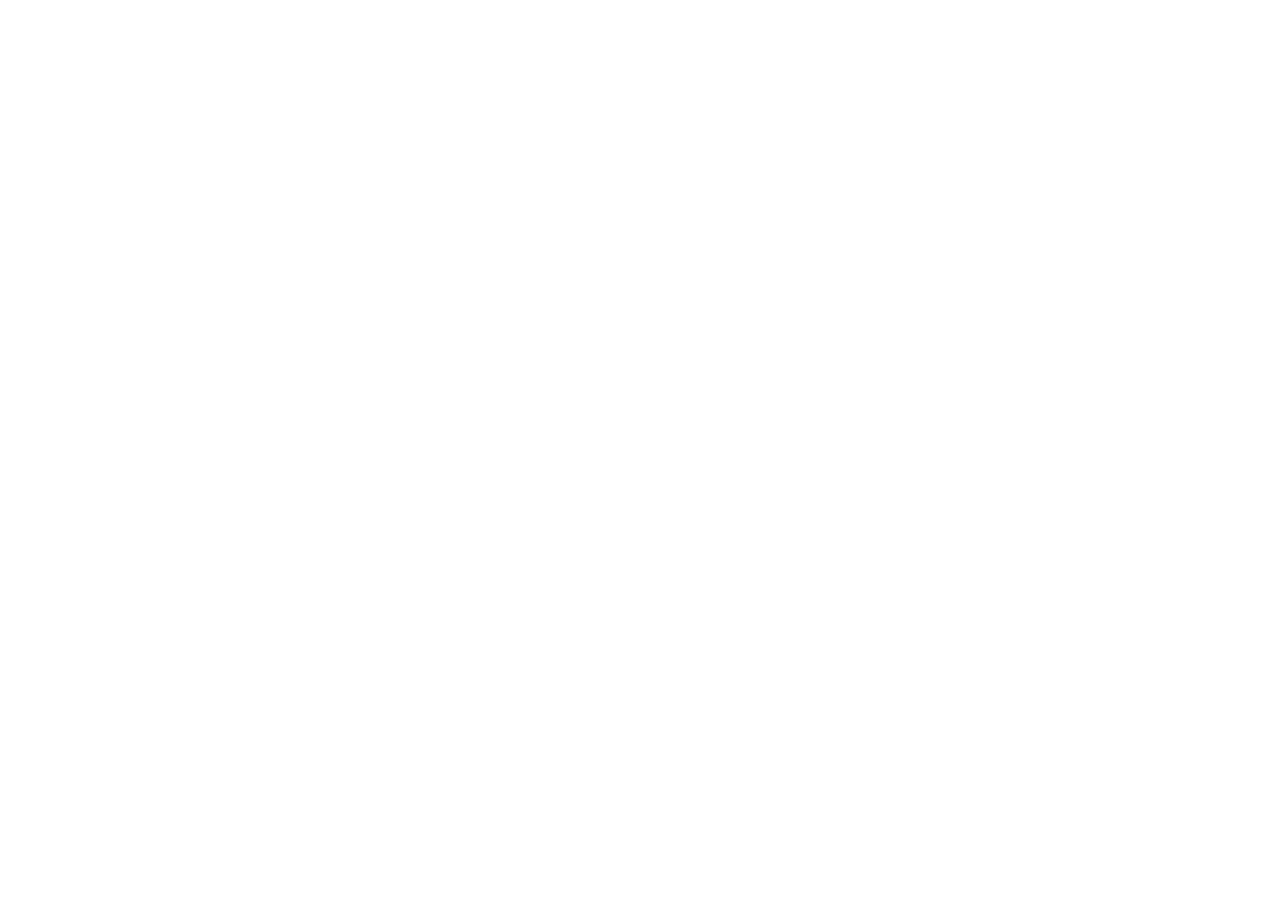
==== about.html @ 85f9180b "adding css file and images" ====
<!DOCTYPE html>
<html lang="en">
<head>
    <meta charset="UTF-8">
    <meta name="viewport" content="width=device-width, initial-scale=1.0">
    <title>Document</title>
</head>
<body>
    
</body>
</html>
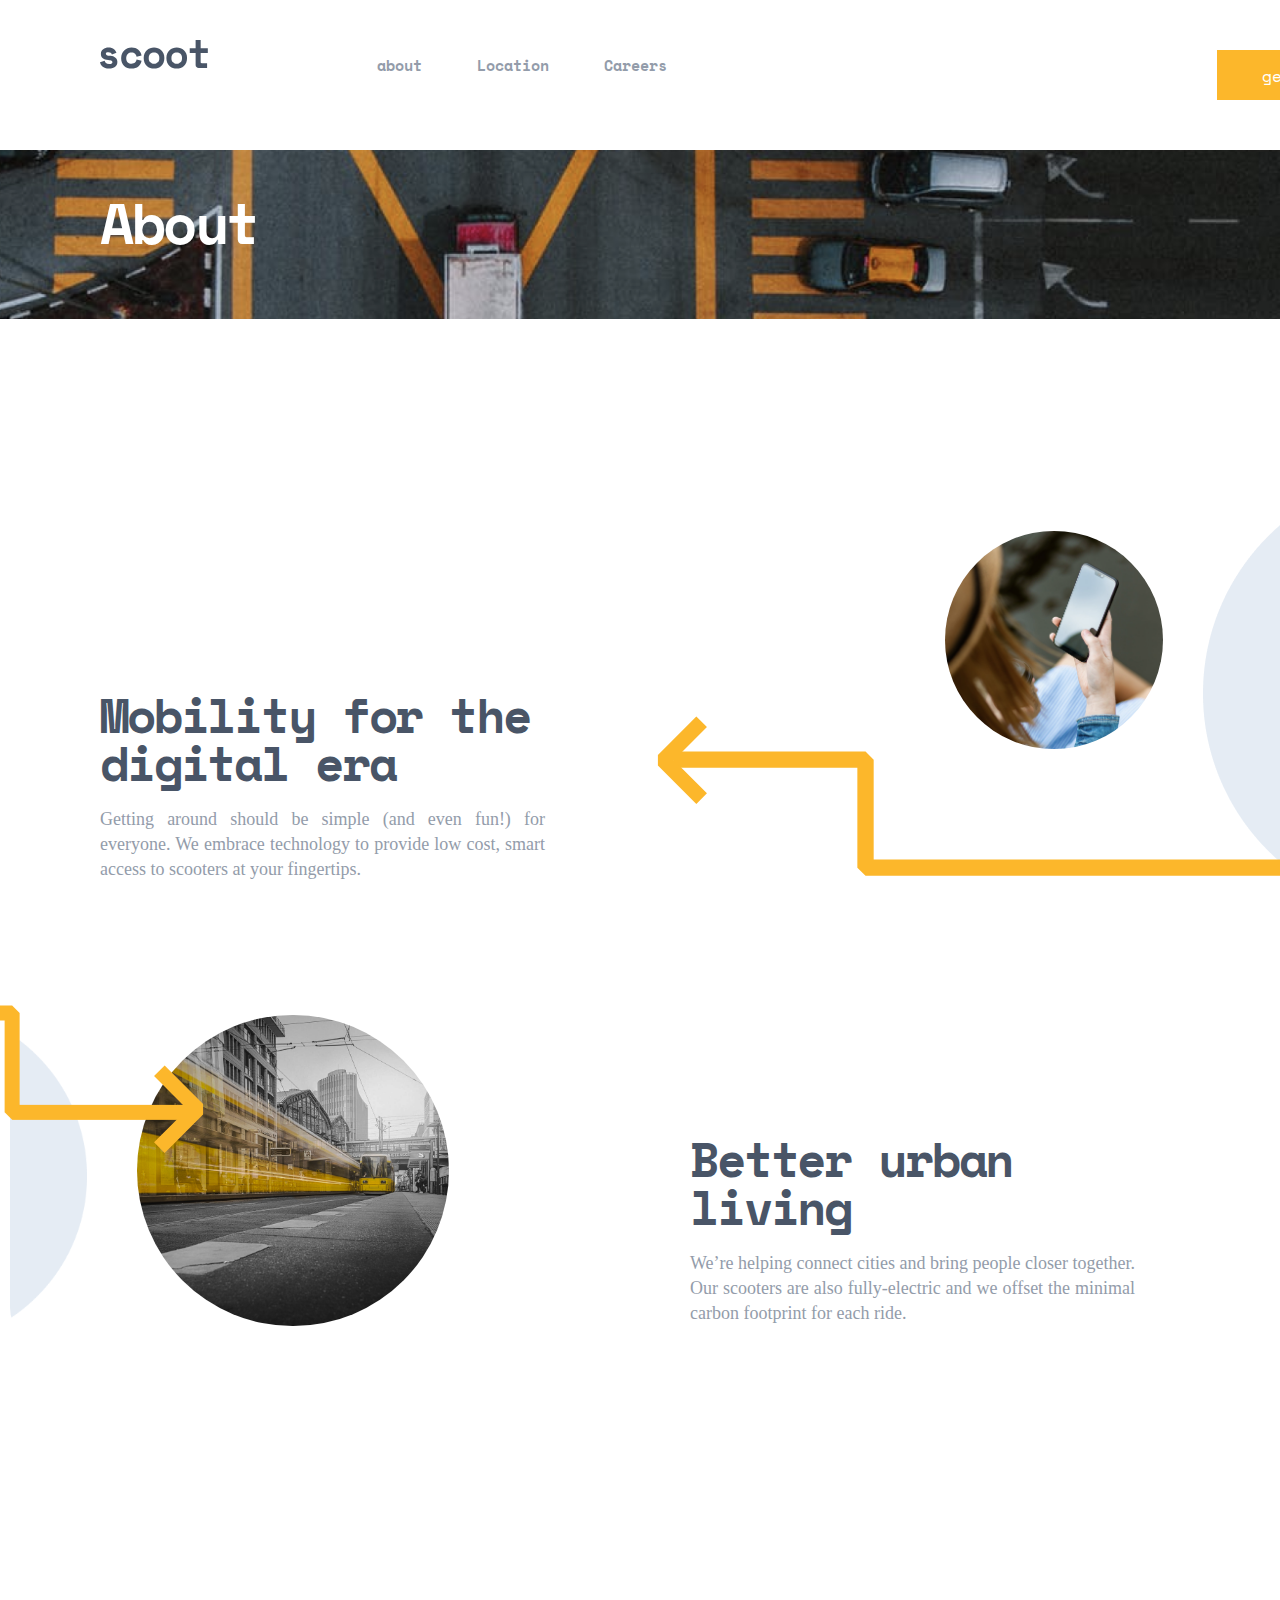
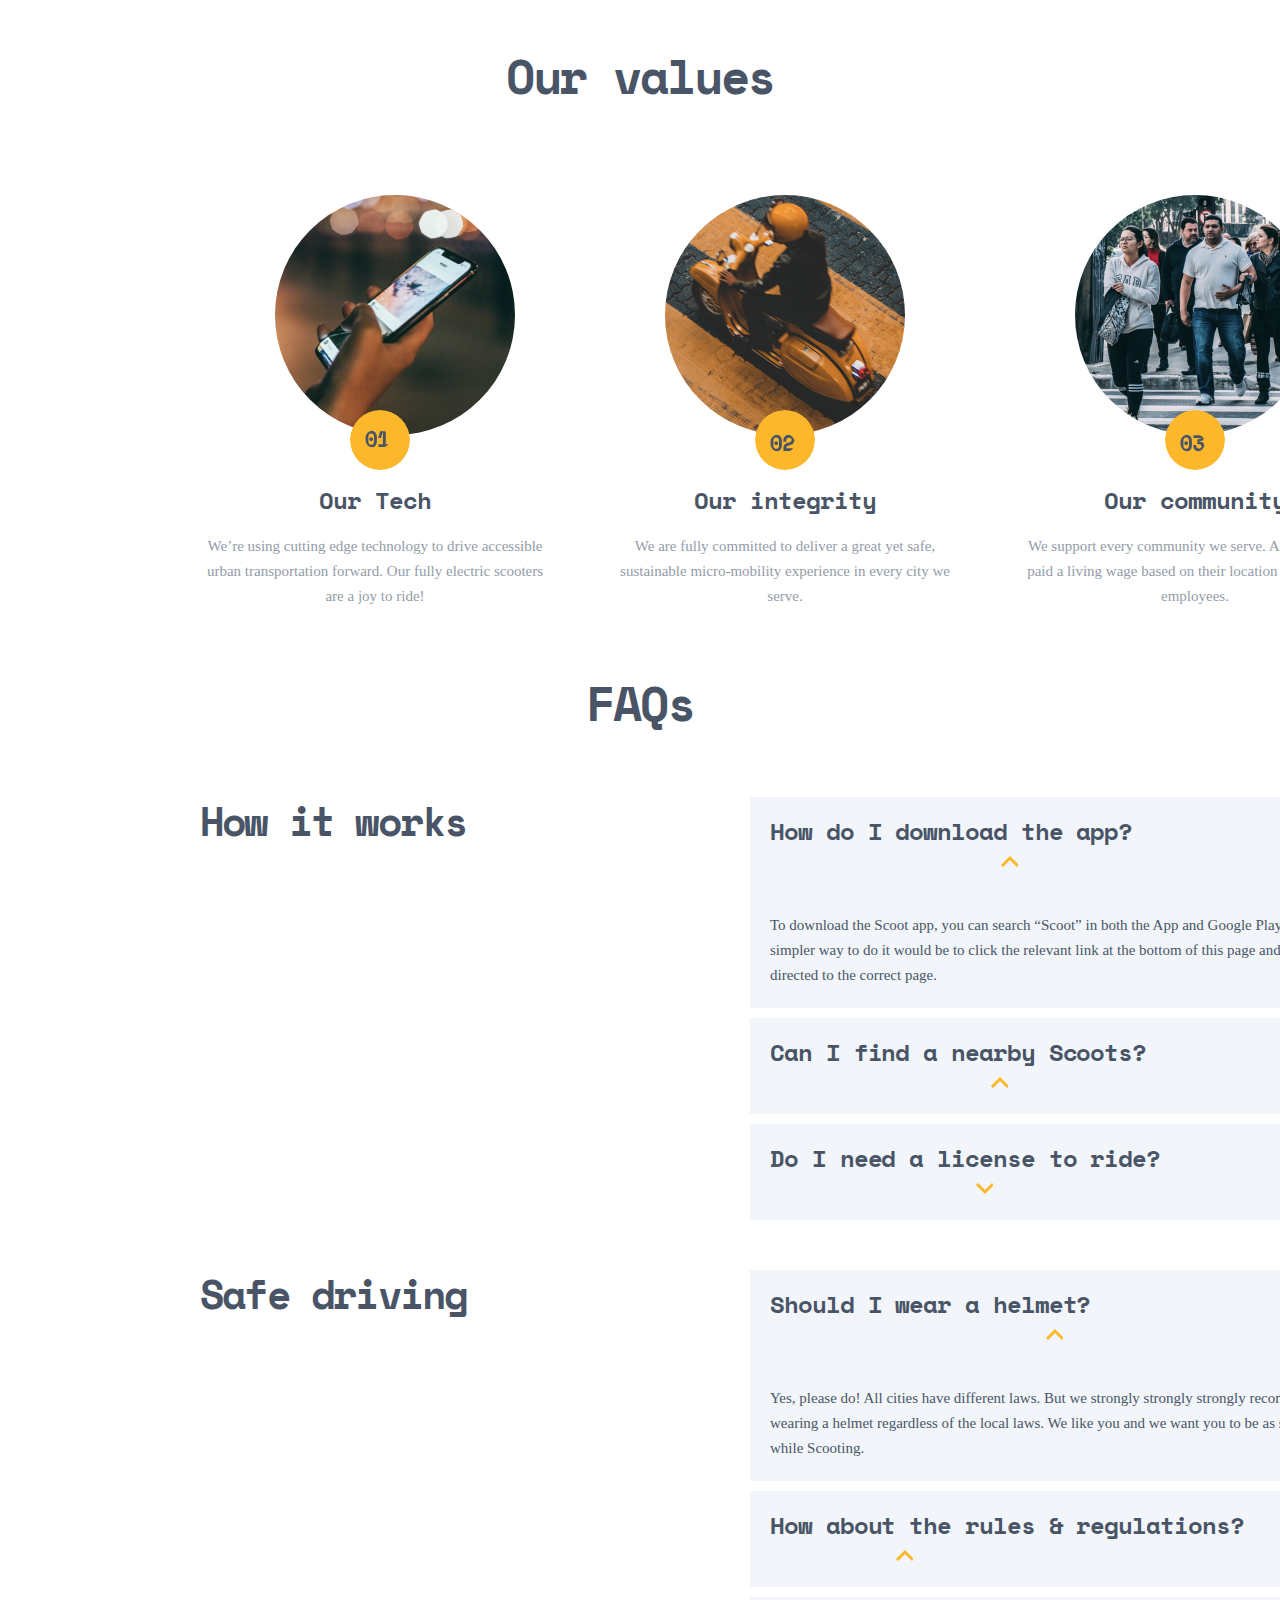
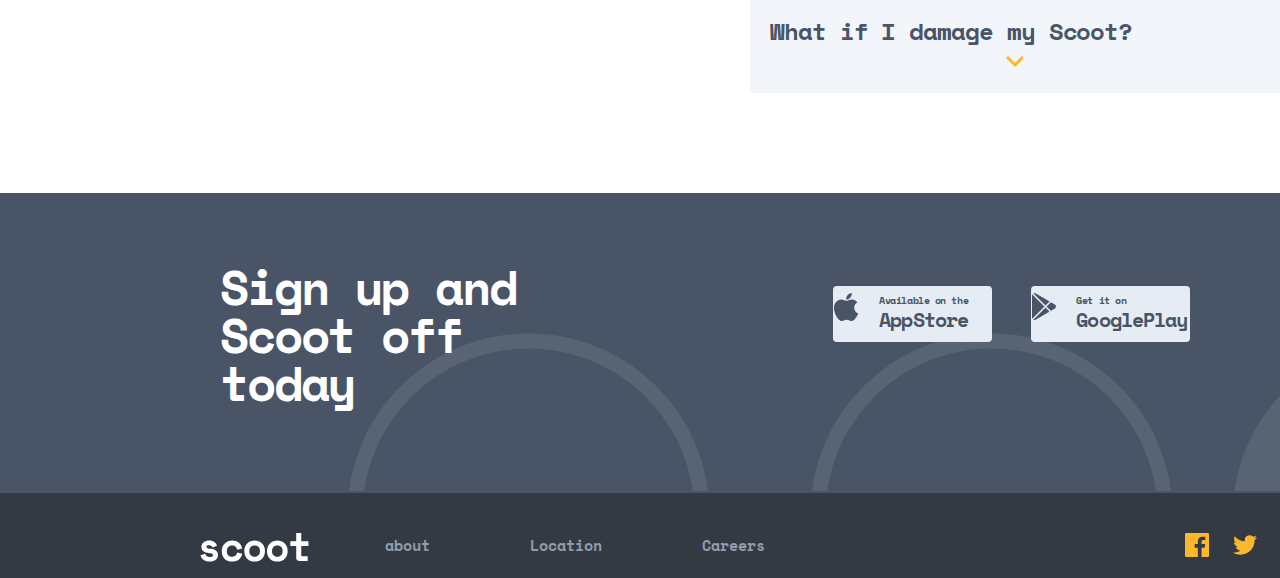
==== commit ad6c20ac: "infobranch" ====
--- a/about.html
+++ b/about.html
@@ -1,11 +1,248 @@
 <!DOCTYPE html>
 <html lang="en">
 <head>
-    <meta charset="UTF-8">
-    <meta name="viewport" content="width=device-width, initial-scale=1.0">
-    <title>Document</title>
+    <link rel="preconnect" href="https://fonts.googleapis.com">
+
+    <link rel="preconnect" href="https://fonts.gstatic.com" crossorigin>
+
+    <link href="https://fonts.googleapis.com/css2?family=Space+Mono:ital,wght@0,400;0,700;1,400&display=swap" rel="stylesheet">
+
+    <link href="./css/about.css" rel="stylesheet" />
+    <title>about</title>
 </head>
+
 <body>
     
+    <header>
+
+        <nav id="nav-bar">
+            <div id="wrapper">
+                <div id="logo">
+                    <img src="./images/scoot.svg" />
+                 </div>
+            </div>
+
+            <ul id="menu">
+                <li><a href="#">about</a></li>
+                <li><a href="#">Location</a></li>
+                <li><a href="#">Careers</a></li>
+            </ul>
+
+            <a id="get-scootin-cta" href="#">get scootin</a>
+
+        </nav>    
+
+        <div id="bitman">
+            <div id="bitman-img">
+                <img src="./images/Bitmap.png" />
+                <h1>about</h1>
+            </div>
+
+        </div>
+    </header>
+
+        <main>
+
+            <div id="layer-banner">
+                <div class="layer-banner-left">
+                    <h2>Mobility for the <br> digital era</h2>
+                    <p>Getting around should be simple (and even fun!) for everyone. We embrace technology to provide low cost, smart access to scooters at your fingertips.
+                    </p>
+                </div>
+                <div class="layer-banner-right">
+                    <img class="fone" src="./images/phone Bitmap.png" />
+                    <img class="empty" src="./images/phone Mask.png" />
+                    <img class="arrow" src="./images/Path 4.svg" />
+                    <img class="cover" src="./images/arrow cap Group 13.svg"/>
+                </div>
+            </div>
+
+        </main>
+        
+
+        <main>
+
+            <div id="layer-banner-second">
+
+                <div class="layer-banner-second-left">
+
+                    <img class="empty" src="./images/Mask 222.png" />
+
+                    <img class="fone" src="./images/Bitmap2.png " />
+
+                    <img class="arrow" src="./images/second arrow Path 4.png" />
+
+                    <img class="cover" src="./images/second cover Path 3.svg "/>
+                </div>
+
+                <div class="layer-banner-second-left">
+                    <h2>Better urban <br> living </h2>
+                    <p>We’re helping connect cities and bring people closer together. Our scooters are also fully-electric and we offset the minimal carbon footprint for each ride.
+                    </p>
+                </div>
+                 
+            </div>
+
+        </main>
+
+        <Main >
+            <section id="Our-values" >
+                <Div id="values">
+                    <h1>Our values</h1>
+                </Div>
+
+                <div id="our-values-line">
+                    <div class="tech">
+                        <img src="./images/fone 222 Bitmap.png " />
+                        <img class="back-number" src="./images/Oval Copy 6.svg" />
+                        <img class="number" src="./images/01.svg" />
+                        <h2>Our Tech</h2>
+                        <p>We’re using cutting edge technology to drive accessible urban transportation forward. Our fully electric scooters are a joy to ride!</p>
+                    </div>
+                    <div class="integrity">
+                        <img src="./images/bikeman Bitmap.png" />
+                        <img class="back-number" src="./images/Oval Copy 6.svg" />
+                        <img class="number" src="./images/02.svg" />
+                        <h2>Our integrity</h2>
+                        <p>We are fully committed to deliver a great yet safe, sustainable micro-mobility experience in every city we serve.</p>
+                    </div>
+                    <div class="community">
+                        <img src="./images/community Bitmap.png" />
+                        <img class="back-number" src="./images/Oval Copy 6.svg" />
+                        <img class="number" src="./images/03.svg" />
+                        <h2>Our community</h2>
+                        <p>We support every community we serve. All workers are paid a living wage based on their location and are Scoot employees.</p>
+                    </div>
+                </div>
+            </section>         
+        </Main>
+
+        <main>
+            <section id="faqs">
+                <div id="faqs-section">
+                    <h1>FAQs</h1>
+                </div>
+
+                <div id="faqs-section-page">
+                    <div class="works">
+                        <h1>How it works</h1>
+                    </div>
+
+                    <div class="download">
+                        <h2>How do I download the app?<img src="./images/Path 3.svg"/></h2> 
+                        <p>To download the Scoot app, you can search “Scoot” in both the App and Google Play stores. An even simpler way to do it would be to click the relevant link at the bottom of this page and you’ll be re-directed to the correct page.</p>
+
+                        <div class="on">
+                        <h2 class="img">Can I find a nearby Scoots?<img src="./images/Path 3.svg"/></h2>
+                        </div>
+
+                        <div class="off">
+                        <h2 class="age">Do I need a license to ride?<img src="./images/Path 3 down.svg"/></h2>
+                        </div>
+                    </div>
+                    
+                </div>
+
+                <div id="faqs-section-page">
+                    <div class="driving">
+                        <h1>Safe driving</h1>
+                    </div>
+
+                    <div class="helmet">
+                        <h2>Should I wear a helmet?<img src="./images/Path 3.svg"/></h2> 
+                        <p>Yes, please do! All cities have different laws. But we strongly strongly strongly recommend always wearing a helmet regardless of the local laws. We like you and we want you to be as safe as possible while Scooting.</p>
+
+                        <h2 class="shade">How about the rules & regulations?<img src="./images/Path 3.svg"/></h2>
+
+                        <h2 class="shape">What if I damage my Scoot?<img src="./images/Path 3 down.svg"/></h2>
+
+
+                    </div>
+                </div> 
+        </section>
+        </main>
+
+        <footer >
+            <section id="foot">
+                <div id="foot-page">
+                    <h1>Sign up and Scoot off today</h1>
+                </div>
+
+                <div id="logo">
+                    <div class="one">
+                        
+                        <div class="logo-one"> 
+                            <img class="store" src="./images/Rectangle appstore.svg" />
+                           
+                        </div>
+
+                        <div class="logo-two"> <img 
+                            src="./images/Combined Shape.png"/>
+                        </div>
+
+                        <div class="appstore">
+                            <p>Available on the</p>
+                            <h1>AppStore</h1>
+                        </div>
+
+
+                        <div class="logo-one"> 
+                            <img class="store" src="./images/Rectangle appstore.svg" />
+                           
+                        </div>
+
+                        <div class="logo-two"> <img 
+                            src="./images/Shape.png "/>
+                        </div>
+
+                        <div class="appstore">
+                            <p>Get it on</p>
+                            <h1>GooglePlay</h1>
+                        </div>
+
+                        <div class="ring">
+                            <img class="ring-one" src="./images/footer 1 Mask Copy 3.png" />
+
+                            <img class="ring-two" src="./images/footer 2 Mask Copy 2.png " />
+
+                            <img class="ring-three" src="./images/footer 3 Mask.png" />
+
+                        </div>
+
+                    </div>
+                </div>
+
+            </div>
+        </div>     
+
+        </section>
+
+        <section>
+            
+            <nav id="nav-bar-footer">
+                <div id="wrapa">
+                    <div id="logo-foot">
+                        <img src="./images/logoscoot2.svg" />
+                     </div>
+                </div>
+    
+                <ul id="menu-two">
+                    <li><a href="#">about</a></li>
+                    <li><a href="#">Location</a></li>
+                    <li><a href="#">Careers</a></li>
+                </ul>
+
+                <div id="group">
+                    <img src="./images/facebook Group 25.svg" />
+                </div>
+    
+            </nav> 
+        </section>
+
+        </footer>
+
+    
+
 </body>
-</html>+</html>
+
--- a/css/about.css
+++ b/css/about.css
@@ -0,0 +1,808 @@
+*{
+    box-sizing: border-box;
+    margin:0px;
+}
+ 
+html body{
+    font-family: 'Space Mono';
+    height:100%;
+    width:100%;
+    overflow-x: hidden;
+}
+
+#nav-bar{
+    display:flex;
+}
+
+#wrapper{
+    display: flex;
+    gap:5px;
+    margin-top: 40px;
+    margin-left: 100px;
+}
+
+#logo{
+    width: 45px;
+    height: 45px;
+}
+
+#menu{
+    display:flex;
+    list-style: none;
+    gap:55px;
+    margin-left: 192px;
+    margin-top: 53px;
+    font-family: Space Mono;
+    font-size: 15px;
+    font-style: normal;
+    font-weight: 700;
+    line-height: 25px;
+}
+ 
+#menu li a{
+    text-decoration: none;
+    color: #939CAA;
+   /* margin-left: 100px; */
+    margin-top: 53px;
+    font-family: Space Mono;
+    font-size: 15px;
+    font-style: normal;
+    font-weight: 700;
+    line-height: 25px;
+}
+
+header nav #get-scootin-cta{
+    padding: 14px 45px;
+    text-decoration: none;
+    color: #FFFFFF;
+    background-color: #FCB72B;
+    /* width: 180px; */
+    height: 50px;
+    flex-shrink: 0;
+    margin-left: 550px;
+    margin-top: 50px;
+}
+
+
+#bitman{
+    right:500px;
+    bottom: 180px;
+    margin-top: 50px;
+
+}
+
+#bitman #bitman-img{
+    height:381px;
+} 
+
+ #bitman #bitman-img img{
+    width: 100%;
+  
+}
+
+#bitman #bitman-img h1{
+    line-height: 60px;
+    margin-left: 100px;
+    margin-top: -130px;
+    text-transform: capitalize;
+    color: #FFF;
+    font-family: Space Mono;
+    font-size: 56px;
+    font-style: normal;
+    font-weight: 700;
+    line-height: 56px;
+    letter-spacing: -2.5px;
+}
+
+
+
+
+/* first started here..... */
+
+main #layer-banner{
+    display: grid;
+    grid-template-columns:  1fr 1fr; 
+    gap: 400px;
+
+ }
+ 
+ main #layer-banner .layer-banner-left{
+     margin-left: 100px;
+     margin-top: 160px;
+     position: relative;
+ }
+
+ main #layer-banner .layer-banner-left h2{
+    color: #495567;
+    font-family: Space Mono;
+    font-size: 48px;
+    font-style: normal;
+    font-weight: 700;
+    line-height: 48px;
+    letter-spacing: -2.143px;
+    display: flex;
+    width: 445px;
+    flex-direction: column;
+    flex-shrink: 0;
+    padding-bottom: 20px;
+}
+
+main #layer-banner .layer-banner-left p{
+    height:84px;
+    font-size: 18px;
+    line-height: 25px;
+    text-align: justify;
+    margin-bottom: 20px;
+    display: flex;
+    width: 445px;
+    flex-direction: column;
+    flex-shrink: 0;
+    width: 445px;
+    flex-shrink: 0;
+    color: #939CAA;
+    font-family: Lexend Deca;  
+}
+
+main .layer-banner-right .fone{
+    border-radius: 200px;
+    width: 65%;
+    margin-bottom: 450px; 
+    position: relative;
+}
+
+main .layer-banner-right .empty{
+    border-radius: 200px;
+    margin-top: -100px;
+    position: absolute;
+    padding: 40px;
+}
+
+main .layer-banner-right .arrow{
+    margin-top: 220px;
+    position: absolute; 
+    margin-left: -490px;
+    width: 800px;
+    
+}
+
+main .layer-banner-right .cover{
+    margin-top: 185px;
+    position: absolute; 
+    margin-left: -506px;
+
+}
+
+/* first ends here..... */
+
+
+
+
+/* second started here..... */
+
+main #layer-banner-second{
+    display: grid;
+    grid-template-columns:  1fr 1fr; 
+    gap: 100px; 
+
+ }
+ 
+ main #layer-banner-second .layer-banner-second-left{
+    margin-top: 0px;
+    position: relative;
+    bottom: 220px;
+    width: 150%;
+    
+}
+
+main .layer-banner-second-left .fone{
+    border-radius: 250px;
+    width: 42%;
+    padding: 30px;
+}
+
+main .layer-banner-second-left .empty{
+    border-radius: 250px;
+    width: 11%;
+    position: relative;
+    padding: 10px;
+}
+
+main .layer-banner-second-left .arrow{
+    margin-top: 20px;
+    position: absolute; 
+    margin-left: -640px;
+    
+}
+
+main .layer-banner-second-left .cover{
+    margin-top: 80px;
+    position: absolute; 
+    margin-left: -325px;
+
+}
+
+main #layer-banner-second .layer-banner-second-left h2{
+   color: #495567;
+   font-family: Space Mono;
+   font-size: 48px;
+   font-style: normal;
+   font-weight: 700;
+   line-height: 48px;
+   letter-spacing: -2.143px;
+   display: flex;
+   width: 445px;
+   flex-direction: column;
+   flex-shrink: 0;
+   padding-bottom: 20px;
+   margin-top: 150px;
+  
+
+}
+
+main #layer-banner-second .layer-banner-second-left p{
+   height:84px;
+   font-size: 18px;
+   line-height: 25px;
+   text-align: justify;
+   margin-bottom: 20px;
+   display: flex;
+   width: 445px;
+   flex-direction: column;
+   flex-shrink: 0;
+   display: flex;
+   width: 445px;
+   flex-shrink: 0;
+   color: #939CAA;
+   font-family: Lexend Deca;
+     
+}
+
+/* second ends here..... */
+
+
+
+/* Our values starts here..... */
+
+#Our-values #values{
+    position: relative;
+    
+}
+
+#Our-values #values h1{       
+    color: #495567;
+    text-align: center;
+    font-family: Space Mono;
+    font-size: 48px;
+    font-style: normal;
+    font-weight: 700;
+    line-height: 48px;
+    letter-spacing: -2.143px;
+    padding: 70px;
+}
+
+main #Our-values #our-values-line{
+    display: flex;
+    margin-inline: 200px;
+    gap:60px
+}
+
+main #Our-values #our-values-line .tech img{
+    border-radius: 200px;
+    padding: 25px;
+    margin-left: 50px;
+   
+}
+
+main #Our-values #our-values-line .tech .back-number{
+    margin-top: 215px;
+    width: 110px;
+    position: absolute;
+    margin-left: -215px;
+   
+}
+
+
+main #Our-values #our-values-line .tech .number{
+    margin-top: 235px;
+    width: 75px;
+    position: absolute;
+    margin-left: -200px;
+   
+}
+
+main #Our-values #our-values-line .tech h2{
+    color: #495567;
+    text-align: center;
+    font-family: Space Mono;
+    font-size: 24px;
+    font-style: normal;
+    font-weight: 700;
+    line-height: 28px; 
+    letter-spacing: -1.071px;
+    width: 350px;
+    padding: 20px;
+    }
+
+    main #Our-values #our-values-line .tech p{
+    color: #939CAA;
+    text-align: center;
+    font-family: Lexend Deca;
+    font-size: 15px;
+    font-style: normal;
+    font-weight: 400;
+    line-height: 25px; 
+    width: 350px;
+
+    }
+
+    main #Our-values #our-values-line .integrity img{
+        border-radius: 200px;
+        padding: 25px;
+        margin-left: 30px;
+       
+    }
+    
+    main #Our-values #our-values-line .integrity .back-number{
+        margin-top: 215px;
+        width: 110px;
+        position: absolute;
+        margin-left: -200px;
+       
+    }
+    
+    
+    main #Our-values #our-values-line .integrity .number{
+        margin-top: 239px;
+        width: 75px;
+        position: absolute;
+        margin-left: -185px;
+       
+    }
+    
+    main #Our-values #our-values-line .integrity h2{
+        color: #495567;
+        text-align: center;
+        font-family: Space Mono;
+        font-size: 24px;
+        font-style: normal;
+        font-weight: 700;
+        line-height: 28px; 
+        letter-spacing: -1.071px;
+        width: 350px;
+        padding: 20px;
+    }
+    
+    main #Our-values #our-values-line .integrity p{
+        color: #939CAA;
+        text-align: center;
+        font-family: Lexend Deca;
+        font-size: 15px;
+        font-style: normal;
+        font-weight: 400;
+        line-height: 25px; 
+        width: 350px;
+    
+    }
+
+    main #Our-values #our-values-line .community img{
+        border-radius: 200px;
+        padding: 25px;
+        margin-left: 30px;
+       
+    }
+    
+    main #Our-values #our-values-line .community .back-number{
+        margin-top: 215px;
+        width: 110px;
+        position: absolute;
+        margin-left: -200px;
+       
+    }
+    
+    main #Our-values #our-values-line .community .number{
+        margin-top: 239px;
+        width: 75px;
+        position: absolute;
+        margin-left: -185px;
+       
+    }
+    
+    main #Our-values #our-values-line .community h2{
+        color: #495567;
+        text-align: center;
+        font-family: Space Mono;
+        font-size: 24px;
+        font-style: normal;
+        font-weight: 700;
+        line-height: 28px; 
+        letter-spacing: -1.071px;
+        width: 350px;
+        padding: 20px;
+    }
+    
+    main #Our-values #our-values-line .community p{
+        color: #939CAA;
+        text-align: center;
+        font-family: Lexend Deca;
+        font-size: 15px;
+        font-style: normal;
+        font-weight: 400;
+        line-height: 25px; 
+        width: 350px;
+    
+    }
+
+/* Our values ends here..... */
+
+
+/* FAQS starts here..... */
+
+#faqs  #faqs-section{
+    position: relative;
+    
+}
+
+#faqs  #faqs-section h1{       
+    color: #495567;
+    text-align: center;
+    font-family: Space Mono;
+    font-size: 48px;
+    font-style: normal;
+    font-weight: 700;
+    line-height: 48px;
+    letter-spacing: -2.143px;
+    padding: 70px;
+}
+
+ main #faqs #faqs-section-page{
+    display: flex;
+    margin-inline: 200px;
+    gap:200px
+} 
+
+main #faqs #faqs-section-page .works h1{       
+    color: #495567;
+    width: 350px;
+    text-align: center;
+    font-family: Space Mono;
+    font-size: 40px;
+    font-style: normal;
+    font-weight: 700;
+    line-height: 48px;
+    letter-spacing: -1.786px;
+    display: flex;
+    
+}
+
+main #faqs  #faqs-section-page .download h2{
+    color: #495567;
+    font-family: Space Mono;
+    font-size: 24px;
+    font-style: normal;
+    font-weight: 700;
+    line-height: 28px; 
+    letter-spacing: -1.071px;
+    background-color: #F2F5F9;
+    flex-shrink: 0;
+    padding: 20px;
+    
+  
+}
+
+#faqs  #faqs-section-page  .download img{
+    margin-left: 230px;
+
+}
+
+#faqs  #faqs-section-page  .download p{
+    background-color: #F2F5F9;
+    color: #495567;
+    font-family: Lexend Deca;
+    font-size: 15px;
+    font-style: normal;
+    font-weight: 400;
+    line-height: 25px; 
+    width: 650px;
+    padding: 20px;
+}
+
+#faqs  #faqs-section-page  .download .img{
+    background-color: #F2F5F9;
+    width: 650px;
+    padding: 20px;
+    color: #495567;
+    font-family: Space Mono;
+    font-size: 24px;
+    font-style: normal;
+    font-weight: 700;
+    line-height: 28px; 
+    letter-spacing: -1.071px;
+    margin-top: 10px;
+}
+
+
+#faqs  #faqs-section-page  .download .img img{
+    margin-left: 220px;
+
+}
+
+#faqs  #faqs-section-page  .download .age{
+    background-color: #F2F5F9;
+    width: 650px;
+    padding: 20px;
+    color: #495567;
+    font-family: Space Mono;
+    font-size: 24px;
+    font-style: normal;
+    font-weight: 700;
+    line-height: 28px; 
+    letter-spacing: -1.071px;
+    margin-top: 10px;
+}
+
+#faqs  #faqs-section-page  .download .age img{
+    margin-left: 205px;
+
+}
+
+main #faqs #faqs-section-page .driving h1{       
+    color: #495567;
+    width: 350px;
+    text-align: center;
+    font-family: Space Mono;
+    font-size: 40px;
+    font-style: normal;
+    font-weight: 700;
+    line-height: 48px;
+    letter-spacing: -1.786px;
+    display: flex;
+    margin-top: 50px;
+    
+}
+
+main #faqs  #faqs-section-page .helmet h2{
+    color: #495567;
+    font-family: Space Mono;
+    font-size: 24px;
+    font-style: normal;
+    font-weight: 700;
+    line-height: 28px; 
+    letter-spacing: -1.071px;
+    background-color: #F2F5F9;
+    flex-shrink: 0;
+    padding: 20px;
+    margin-top: 50px;
+    width: 650px;
+    
+  
+}
+
+#faqs  #faqs-section-page  .helmet img{
+    margin-left: 275px;
+
+}
+
+#faqs  #faqs-section-page  .helmet p{
+    background-color: #F2F5F9;
+    color: #495567;
+    font-family: Lexend Deca;
+    font-size: 15px;
+    font-style: normal;
+    font-weight: 400;
+    line-height: 25px; 
+    width: 650px;
+    padding: 20px;
+}
+
+#faqs  #faqs-section-page  .helmet .shade{
+    background-color: #F2F5F9;
+    width: 650px;
+    padding: 20px;
+    color: #495567;
+    font-family: Space Mono;
+    font-size: 24px;
+    font-style: normal;
+    font-weight: 700;
+    line-height: 28px; 
+    letter-spacing: -1.071px;
+    margin-top: 10px;
+}
+
+#faqs  #faqs-section-page  .helmet .shade img{
+    margin-left: 125px;
+
+}
+
+#faqs  #faqs-section-page  .helmet .shape{
+    background-color: #F2F5F9;
+    width: 650px;
+    padding: 20px;
+    color: #495567;
+    font-family: Space Mono;
+    font-size: 24px;
+    font-style: normal;
+    font-weight: 700;
+    line-height: 28px; 
+    letter-spacing: -1.071px;
+    margin-top: 10px;
+}
+
+#faqs  #faqs-section-page  .helmet .shape img{
+    margin-left: 235px;
+
+}
+/* FAQS ends here..... */
+
+
+
+/* footer starts here..... */
+
+footer #foot{
+    width: 100%;
+    height: 300px;
+    flex-shrink: 0;
+    background-color: #495567;
+    margin-top: 100px;
+    display: grid;
+    grid-template-columns:  1fr 1fr;
+    
+}
+
+footer #foot-page h1{
+    color: #FFF;
+    font-family: Space Mono;
+    font-size: 48px;
+    font-style: normal;
+    font-weight: 700;
+    line-height: 48px; 
+    letter-spacing: -2.143px;
+    /* width: 415px; */
+    padding: 70px;
+    margin-left: 150px;
+}
+   
+footer #foot .logo{
+    display: flex;    
+}
+
+footer #foot #logo .one{
+    display: flex;
+    gap:20px;
+    flex-direction: row;
+    margin-top:100px;
+    margin-left: 150px;
+    
+}
+
+footer #foot #logo .one .logo-one{
+    width: 24.267px;
+    height: 28px;
+    flex-shrink: 0;
+    
+}
+
+footer #foot #logo .one .logo-two img{
+    /* margin-right: -100px; */
+    
+}
+
+
+footer #foot #logo .one .logo-one .store{
+    margin-left:30px;
+    /* right: -400px; */
+    display: flex;
+  
+}
+
+footer #foot #logo .one .logo-one img{
+    margin-top: -20px;
+    top: 100px;
+    margin-right: -100px;
+    padding: 13px;
+    
+}
+
+footer #foot #logo .one .appstore p{
+    color: #495567;
+    font-family: Space Mono;
+    font-size: 10px;
+    font-style: normal;
+    font-weight: 700;
+    line-height: normal;
+    letter-spacing: -0.446px;
+    
+}
+
+footer #foot #logo .one .appstore h1{
+    color: #495567;
+    font-family: Space Mono;
+    font-size: 20px;
+    font-style: normal;
+    font-weight: 700;
+    line-height: 24px; 
+    letter-spacing: -0.893px;
+    margin-left: px;
+}
+
+
+/* nav footer starts here */ 
+
+#nav-bar-footer{
+    display:flex;
+    background: #333A44;
+    /* margin-left: 150px; */
+}
+
+#wrapa{
+    display: flex;
+    gap:10px;
+    margin-top: 40px;
+    margin-left: 200px;
+    
+
+}
+
+#logo-foot{
+    width: 45px;
+    height: 45px;
+    
+}
+
+#menu-two{
+    display:flex;
+    list-style: none;
+    gap:0px;
+    margin-left: px;
+    margin-top: 40px;
+    font-family: Space Mono;
+    font-size: 15px;
+    font-style: normal;
+    font-weight: 700;
+    line-height: 25px;
+
+}
+ 
+#menu-two li a{
+    text-decoration: none;
+    color: #939CAA;
+    margin-left: 100px; 
+   margin-top: 53px;
+   font-family: Space Mono;
+   font-size: 15px;
+   font-style: normal;
+   font-weight: 700;
+   line-height: 25px;
+}
+
+
+#nav-bar-footer #group{
+    text-decoration: none;
+    color: #939CAA;
+    margin-left: 420px; 
+   margin-top: 40px;
+
+}
+
+/* nav footer ends here */ 
+
+
+/*footer rings Starts here */ 
+ 
+footer #foot #logo .one .ring-one{
+margin-left: -860px;
+margin-top: 40px;
+}
+
+footer #foot #logo .one .ring-two{
+    margin-right: 50px;
+    margin-top: 40px;
+}
+
+footer #foot #logo .one .ring-two{
+     margin-left: 90px;
+     margin-top: 40px;
+}
+/*footer rings ends here */ 
+
+
+/* footer ends here..... */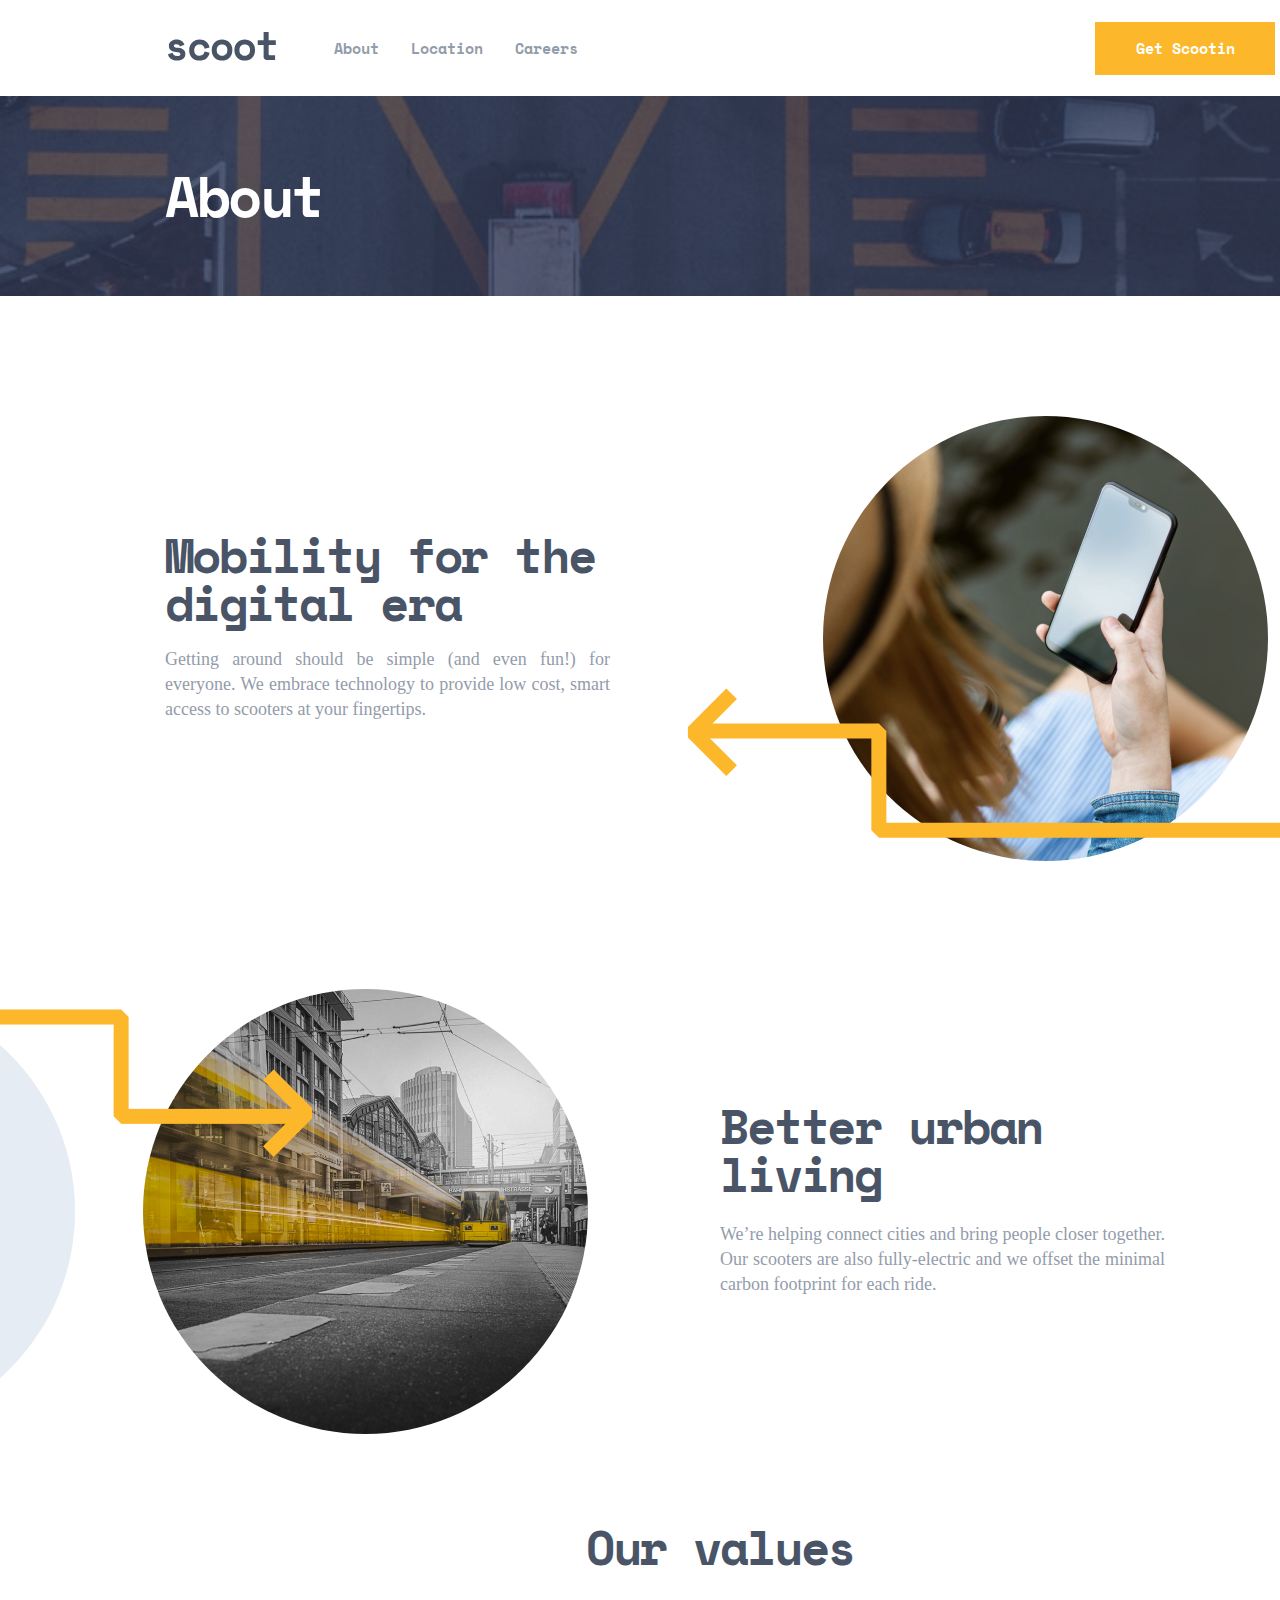
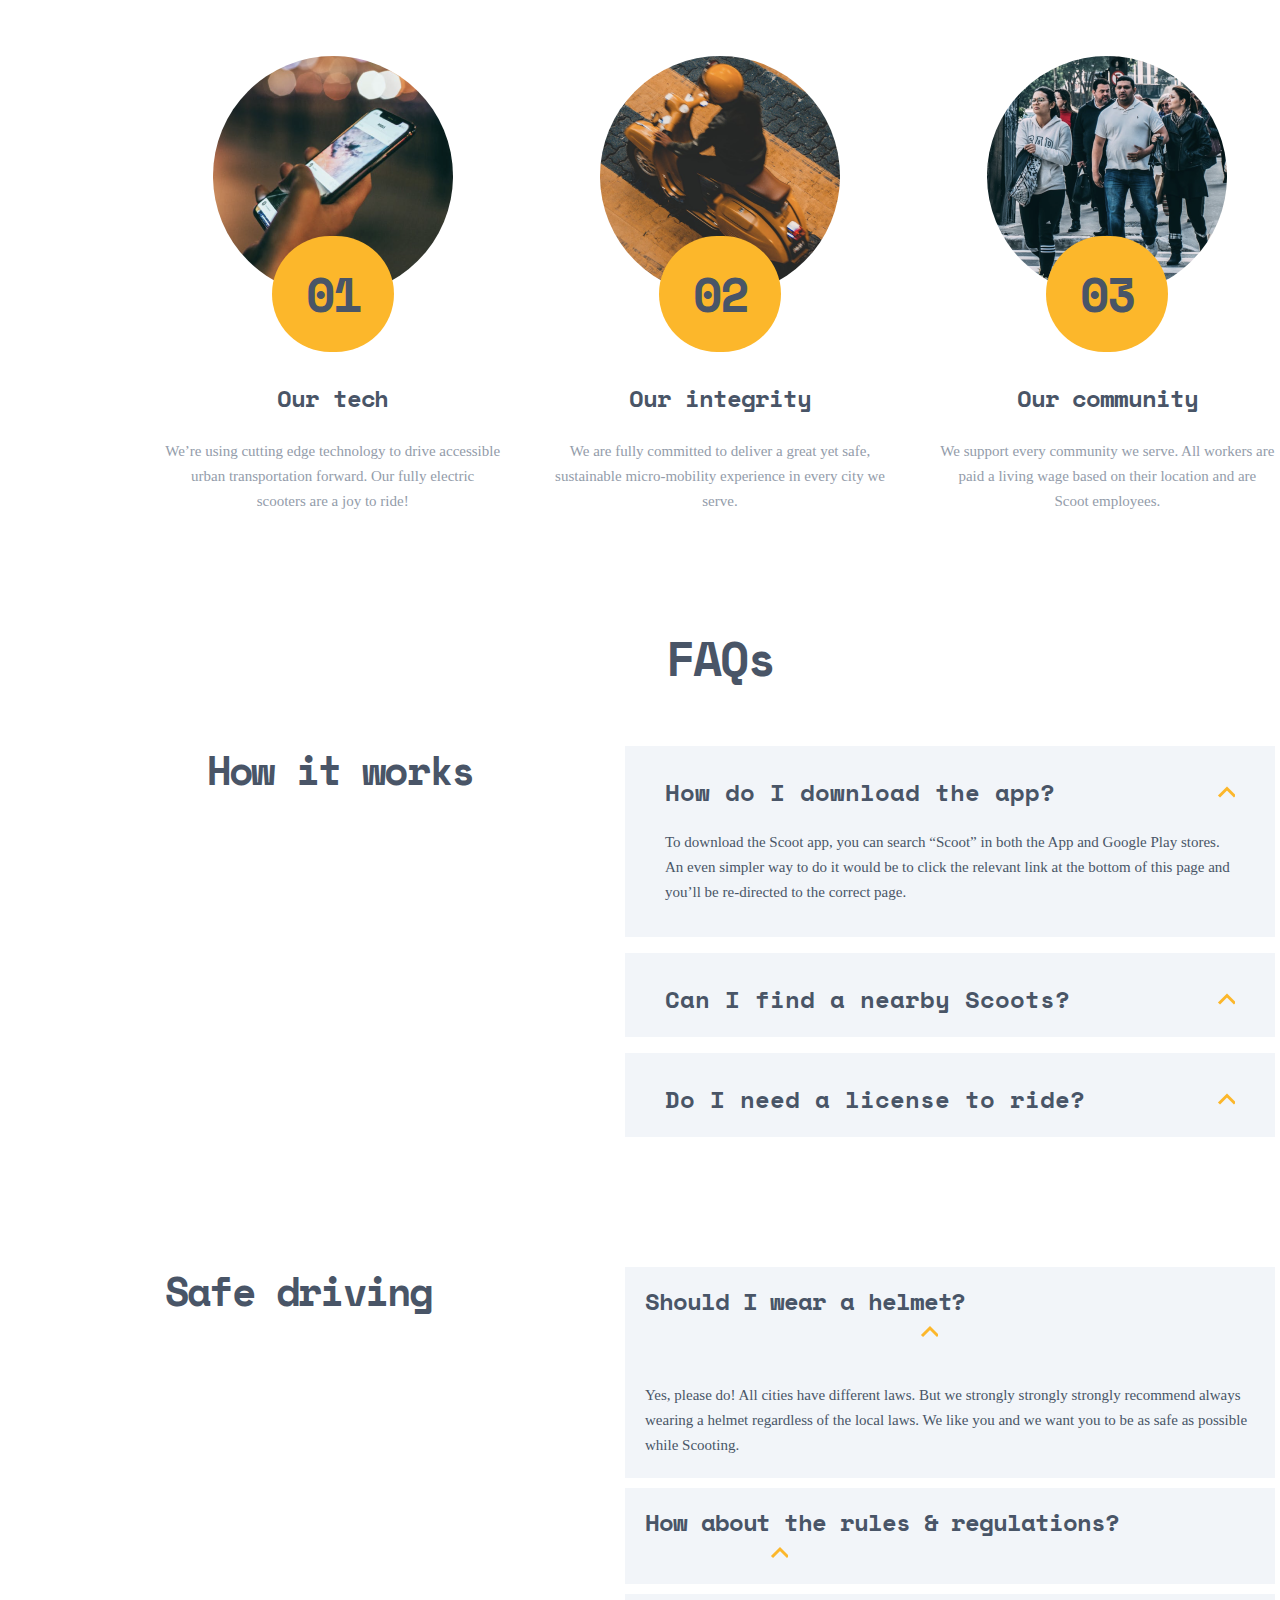
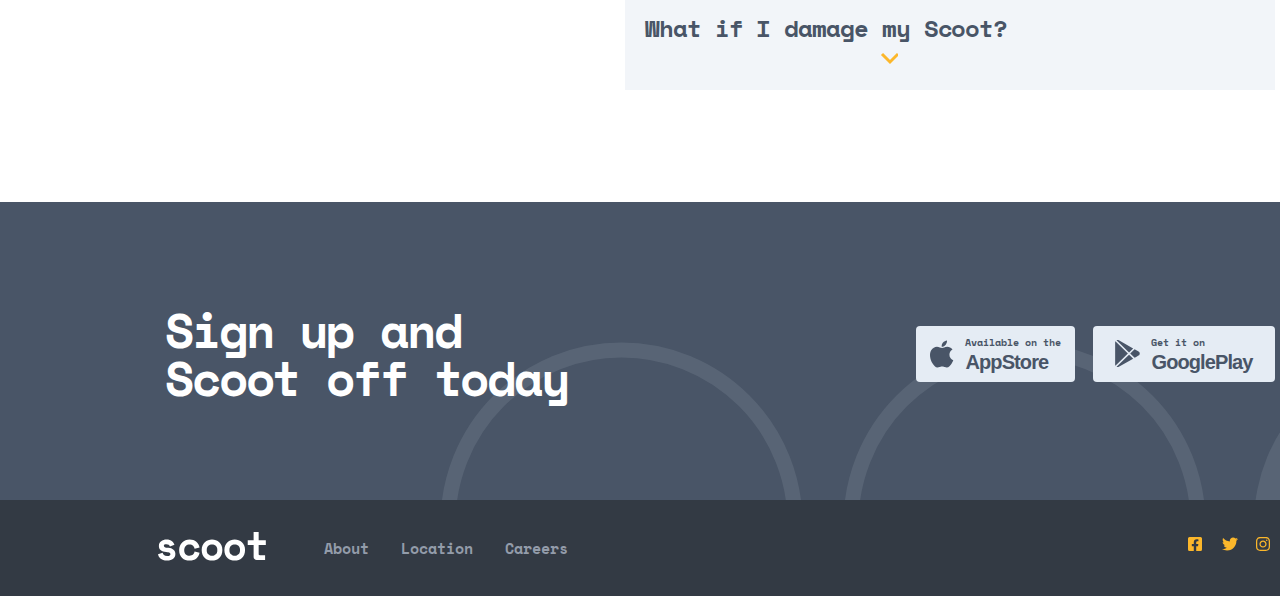
==== commit 33be407f: "about update" ====
--- a/about.html
+++ b/about.html
@@ -8,136 +8,105 @@
     <link href="https://fonts.googleapis.com/css2?family=Space+Mono:ital,wght@0,400;0,700;1,400&display=swap" rel="stylesheet">
 
     <link href="./css/about.css" rel="stylesheet" />
+    <link rel="stylesheet" href="./css/global.css"/>
     <title>about</title>
 </head>
 
 <body>
     
     <header>
-
-        <nav id="nav-bar">
-            <div id="wrapper">
-                <div id="logo">
-                    <img src="./images/scoot.svg" />
-                 </div>
+        <nav>
+            <div class="menu-container">
+                <div id="menu-bar"></div>
+                <a href="./index.html"><img class="logo" src="./images/logo.svg"/></a>
+                <ul class="menu-top">
+                    <li><a href="./about.html">About</a></li>
+                    <li><a href="./location.html">Location</a></li>
+                    <li><a href="./career.html">Careers</a></li>
+                </ul>
             </div>
-
-            <ul id="menu">
-                <li><a href="#">about</a></li>
-                <li><a href="#">Location</a></li>
-                <li><a href="#">Careers</a></li>
-            </ul>
-
-            <a id="get-scootin-cta" href="#">get scootin</a>
-
-        </nav>    
-
+            <a href="#" class="cta-top">Get Scootin</a>
+        </nav>
         <div id="bitman">
             <div id="bitman-img">
-                <img src="./images/Bitmap.png" />
-                <h1>about</h1>
+                <h1>About</h1>
             </div>
 
         </div>
     </header>
+        <main>
+            <section id="one">
+                <div id="layer-banner">
+                    <div class="layer-banner-left">
+                        <h2>Mobility for the digital era</h2>
+                        <p>Getting around should be simple (and even fun!) for everyone. We embrace technology to provide low cost, smart access to scooters at your fingertips.
+                        </p>
+                    </div>
+                    <div class="layer-banner-right">
+                        <img class="fone" src="./images/phone Bitmap.png" />
+                        <img class="empty" src="./images/phone Mask.png" />
+                        <img class="arrow" src="./images/Path 4.svg" />
+                        <img class="cover" src="./images/arrow cap Group 13.svg"/>
+                    </div>
+                </div>
+            </section>
+            <section id="two">
+                <div id="layer-banner-second">
 
-        <main>
-
-            <div id="layer-banner">
-                <div class="layer-banner-left">
-                    <h2>Mobility for the <br> digital era</h2>
-                    <p>Getting around should be simple (and even fun!) for everyone. We embrace technology to provide low cost, smart access to scooters at your fingertips.
-                    </p>
+                    <div class="layer-banner-second-left">
+    
+                        <img class="empty" src="./images/Mask 222.png" />
+    
+                        <img class="fone" src="./images/Bitmap2.png " />
+    
+                        <img class="arrow" src="./images/second arrow Path 4.png" />
+    
+                        <img class="cover" src="./images/second cover Path 3.svg "/>
+                    </div>
+                    <div class="layer-banner-second-right">
+                        <h2>Better urban <br> living </h2>
+                        <p>We’re helping connect cities and bring people closer together. Our scooters are also fully-electric and we offset the minimal carbon footprint for each ride.
+                        </p>
+                    </div> 
                 </div>
-                <div class="layer-banner-right">
-                    <img class="fone" src="./images/phone Bitmap.png" />
-                    <img class="empty" src="./images/phone Mask.png" />
-                    <img class="arrow" src="./images/Path 4.svg" />
-                    <img class="cover" src="./images/arrow cap Group 13.svg"/>
-                </div>
-            </div>
-
-        </main>
-        
-
-        <main>
-
-            <div id="layer-banner-second">
-
-                <div class="layer-banner-second-left">
-
-                    <img class="empty" src="./images/Mask 222.png" />
-
-                    <img class="fone" src="./images/Bitmap2.png " />
-
-                    <img class="arrow" src="./images/second arrow Path 4.png" />
-
-                    <img class="cover" src="./images/second cover Path 3.svg "/>
-                </div>
-
-                <div class="layer-banner-second-left">
-                    <h2>Better urban <br> living </h2>
-                    <p>We’re helping connect cities and bring people closer together. Our scooters are also fully-electric and we offset the minimal carbon footprint for each ride.
-                    </p>
-                </div>
-                 
-            </div>
-
-        </main>
-
-        <Main >
-            <section id="Our-values" >
-                <Div id="values">
-                    <h1>Our values</h1>
-                </Div>
-
+            </section>
+            <section id="three">
+                <h1>Our values</h1>
                 <div id="our-values-line">
                     <div class="tech">
-                        <img src="./images/fone 222 Bitmap.png " />
-                        <img class="back-number" src="./images/Oval Copy 6.svg" />
-                        <img class="number" src="./images/01.svg" />
-                        <h2>Our Tech</h2>
+                        <img src="./images/fone 222 Bitmap.png "/>
+                        <h1 class="letter">01</h1>
+                        <h2>Our tech</h2>
                         <p>We’re using cutting edge technology to drive accessible urban transportation forward. Our fully electric scooters are a joy to ride!</p>
                     </div>
-                    <div class="integrity">
-                        <img src="./images/bikeman Bitmap.png" />
-                        <img class="back-number" src="./images/Oval Copy 6.svg" />
-                        <img class="number" src="./images/02.svg" />
+                    <div class="tech">
+                        <img src="./images/bikeman Bitmap.png"/>
+                        <h1 class="letter">02</h1>
                         <h2>Our integrity</h2>
                         <p>We are fully committed to deliver a great yet safe, sustainable micro-mobility experience in every city we serve.</p>
                     </div>
-                    <div class="community">
-                        <img src="./images/community Bitmap.png" />
-                        <img class="back-number" src="./images/Oval Copy 6.svg" />
-                        <img class="number" src="./images/03.svg" />
+                    <div class="tech">
+                        <img src="./images/community Bitmap.png"/>
+                        <h1 class="letter">03</h1>
                         <h2>Our community</h2>
                         <p>We support every community we serve. All workers are paid a living wage based on their location and are Scoot employees.</p>
                     </div>
                 </div>
-            </section>         
-        </Main>
-
-        <main>
+            </section>
             <section id="faqs">
-                <div id="faqs-section">
-                    <h1>FAQs</h1>
-                </div>
-
+                <h1>FAQs</h1>
                 <div id="faqs-section-page">
-                    <div class="works">
-                        <h1>How it works</h1>
-                    </div>
-
+                    <h1>How it works</h1>
                     <div class="download">
-                        <h2>How do I download the app?<img src="./images/Path 3.svg"/></h2> 
-                        <p>To download the Scoot app, you can search “Scoot” in both the App and Google Play stores. An even simpler way to do it would be to click the relevant link at the bottom of this page and you’ll be re-directed to the correct page.</p>
-
-                        <div class="on">
-                        <h2 class="img">Can I find a nearby Scoots?<img src="./images/Path 3.svg"/></h2>
+                        <div class="download-content">
+                            <h2>How do I download the app?<img src="./images/Path 3.svg"/></h2>
+                            <p>To download the Scoot app, you can search “Scoot” in both the App and Google Play stores. An even simpler way to do it would be to click the relevant link at the bottom of this page and you’ll be re-directed to the correct page.</p>
                         </div>
-
-                        <div class="off">
-                        <h2 class="age">Do I need a license to ride?<img src="./images/Path 3 down.svg"/></h2>
+                        <div class="download-content">
+                            <h2>Can I find a nearby Scoots?<img src="./images/Path 3.svg"/></h2>
+                        </div>
+                        <div class="download-content">
+                            <h2>Do I need a license to ride?<img src="./images/Path 3.svg"/></h2>
                         </div>
                     </div>
                     
@@ -155,90 +124,54 @@
                         <h2 class="shade">How about the rules & regulations?<img src="./images/Path 3.svg"/></h2>
 
                         <h2 class="shape">What if I damage my Scoot?<img src="./images/Path 3 down.svg"/></h2>
-
-
                     </div>
                 </div> 
-        </section>
-        </main>
-
-        <footer >
-            <section id="foot">
-                <div id="foot-page">
-                    <h1>Sign up and Scoot off today</h1>
-                </div>
-
-                <div id="logo">
-                    <div class="one">
-                        
-                        <div class="logo-one"> 
-                            <img class="store" src="./images/Rectangle appstore.svg" />
-                           
-                        </div>
-
-                        <div class="logo-two"> <img 
-                            src="./images/Combined Shape.png"/>
-                        </div>
-
-                        <div class="appstore">
-                            <p>Available on the</p>
-                            <h1>AppStore</h1>
-                        </div>
-
-
-                        <div class="logo-one"> 
-                            <img class="store" src="./images/Rectangle appstore.svg" />
-                           
-                        </div>
-
-                        <div class="logo-two"> <img 
-                            src="./images/Shape.png "/>
-                        </div>
-
-                        <div class="appstore">
-                            <p>Get it on</p>
-                            <h1>GooglePlay</h1>
-                        </div>
-
-                        <div class="ring">
-                            <img class="ring-one" src="./images/footer 1 Mask Copy 3.png" />
-
-                            <img class="ring-two" src="./images/footer 2 Mask Copy 2.png " />
-
-                            <img class="ring-three" src="./images/footer 3 Mask.png" />
-
-                        </div>
-
+            </section>
+        <footer>
+            <section id="footer">
+                <div id="foot-img"><img src="./images/footer-circle.svg"/></div>
+                <div class="sign">
+                 <h1>Sign up and Scoot off today</h1>
+                 <div id="foot-tag">
+                    <div class="sign-up-tag">
+                        <img src="./images/apple.svg"/>
+                        <div class="apple">
+                            <h3>Available on the</h3>
+                            <h2>AppStore</h2>
+                        </div>  
+                    </div>
+                    <div class="sign-up-tag" id="sign-up">
+                        <img src="./images/google.svg"/>
+                        <div class="apple">
+                            <h3>Get it on</h3>
+                            <h2>GooglePlay</h2>
+                        </div>  
                     </div>
                 </div>
-
-            </div>
-        </div>     
-
-        </section>
-
-        <section>
-            
-            <nav id="nav-bar-footer">
-                <div id="wrapa">
-                    <div id="logo-foot">
-                        <img src="./images/logoscoot2.svg" />
-                     </div>
                 </div>
-    
-                <ul id="menu-two">
-                    <li><a href="#">about</a></li>
-                    <li><a href="#">Location</a></li>
-                    <li><a href="#">Careers</a></li>
-                </ul>
-
-                <div id="group">
-                    <img src="./images/facebook Group 25.svg" />
+            </section>
+            <section id="social">
+                <div class="menu-container" id="social-one">
+                    <div id="menu-bar" class="menu-bar-bottom"></div>
+                    <a href="./index.html"><img class="logo" id="foot-logo" src="./images/logo.svg"/></a>
+                    <ul class="menu" id="menu-bottom">
+                        <li><a href="./about.html">About</a></li>
+                        <li><a href="./location.html">Location</a></li>
+                        <li><a href="./career.html">Careers</a></li>
+                    </ul>
                 </div>
-    
-            </nav> 
-        </section>
-
+                <div id="social-media">
+                    <div class="facebook">
+                        <a href="#"><img src="./images/facebook.svg"/></a>
+                    </div>
+                    <div class="facebook">
+                        <a href="#"><img src="./images/twitter.svg"/></a>
+                    </div>
+                    <div class="facebook">
+                        <a href="#"><img src="./images/instagram.svg"/></a>
+                    </div>
+                </div>
+            </section>
         </footer>
 
     
--- a/css/about.css
+++ b/css/about.css
@@ -1,118 +1,42 @@
-*{
-    box-sizing: border-box;
-    margin:0px;
-}
- 
-html body{
-    font-family: 'Space Mono';
-    height:100%;
-    width:100%;
-    overflow-x: hidden;
-}
-
-#nav-bar{
-    display:flex;
-}
-
-#wrapper{
-    display: flex;
-    gap:5px;
-    margin-top: 40px;
-    margin-left: 100px;
-}
-
-#logo{
-    width: 45px;
-    height: 45px;
-}
-
-#menu{
-    display:flex;
-    list-style: none;
-    gap:55px;
-    margin-left: 192px;
-    margin-top: 53px;
-    font-family: Space Mono;
-    font-size: 15px;
-    font-style: normal;
-    font-weight: 700;
-    line-height: 25px;
-}
- 
-#menu li a{
-    text-decoration: none;
-    color: #939CAA;
-   /* margin-left: 100px; */
-    margin-top: 53px;
-    font-family: Space Mono;
-    font-size: 15px;
-    font-style: normal;
-    font-weight: 700;
-    line-height: 25px;
-}
-
-header nav #get-scootin-cta{
-    padding: 14px 45px;
-    text-decoration: none;
+#bitman{
+    height: 200px;
+    background-image: url(../images/Bitmap.png);
+    background-position: bottom;
+    background-size: cover;
+    background-repeat: no-repeat;
+}
+
+#bitman #bitman-img{
+    height: 100%;
+    background: rgba(49, 59, 89, 0.75);
+    display: flex;
+    flex-direction: row;
+    justify-content: space-between;
+    align-items: center;
+    padding: 0px 0px 0px 165px;
+} 
+#bitman #bitman-img h1{
     color: #FFFFFF;
-    background-color: #FCB72B;
-    /* width: 180px; */
-    height: 50px;
-    flex-shrink: 0;
-    margin-left: 550px;
-    margin-top: 50px;
-}
-
-
-#bitman{
-    right:500px;
-    bottom: 180px;
-    margin-top: 50px;
-
-}
-
-#bitman #bitman-img{
-    height:381px;
-} 
-
- #bitman #bitman-img img{
-    width: 100%;
-  
-}
-
-#bitman #bitman-img h1{
-    line-height: 60px;
-    margin-left: 100px;
-    margin-top: -130px;
-    text-transform: capitalize;
-    color: #FFF;
-    font-family: Space Mono;
+    font-family: 'Space Mono', monospace;
     font-size: 56px;
-    font-style: normal;
-    font-weight: 700;
+    font-weight: 700;
+    font-style: normal;
     line-height: 56px;
-    letter-spacing: -2.5px;
-}
-
-
-
-
+    letter-spacing: -2.5px; 
+}
 /* first started here..... */
-
-main #layer-banner{
+#one{
+    margin-top: 120px;
+    height: 445px;
+}
+#layer-banner{
     display: grid;
-    grid-template-columns:  1fr 1fr; 
-    gap: 400px;
-
+    grid-template-columns:  1fr 1fr;
+    margin-left: 165px;
+    align-items: center;
+    justify-content: center;
  }
- 
- main #layer-banner .layer-banner-left{
-     margin-left: 100px;
-     margin-top: 160px;
-     position: relative;
- }
-
- main #layer-banner .layer-banner-left h2{
+#layer-banner .layer-banner-left h2{
     color: #495567;
     font-family: Space Mono;
     font-size: 48px;
@@ -127,7 +51,7 @@
     padding-bottom: 20px;
 }
 
-main #layer-banner .layer-banner-left p{
+#layer-banner .layer-banner-left p{
     height:84px;
     font-size: 18px;
     line-height: 25px;
@@ -143,32 +67,40 @@
     font-family: Lexend Deca;  
 }
 
-main .layer-banner-right .fone{
-    border-radius: 200px;
-    width: 65%;
-    margin-bottom: 450px; 
-    position: relative;
+.layer-banner-right{
+    margin-left: 0px;
+}
+.layer-banner-right .fone{
+    width: 445px;
+    height: 445px;
+    border-radius: 445px;
+    margin-left: 20px;
+    /* position: relative; */
 }
 
 main .layer-banner-right .empty{
-    border-radius: 200px;
-    margin-top: -100px;
-    position: absolute;
-    padding: 40px;
+    margin-left: 64px;
+    /* border-radius: 200px;
+    margin-top: -100px; */
+    /* position: absolute; */
+    /* padding: 40px; */
 }
 
 main .layer-banner-right .arrow{
-    margin-top: 220px;
+    margin-top: 307px;
+    margin-left: -735px;
     position: absolute; 
+    /* margin-top: 220px;
+    
     margin-left: -490px;
-    width: 800px;
+    width: 800px; */
     
 }
 
 main .layer-banner-right .cover{
-    margin-top: 185px;
+    margin-top: 272px;
     position: absolute; 
-    margin-left: -506px;
+    margin-left: -750px;
 
 }
 
@@ -178,33 +110,36 @@
 
 
 /* second started here..... */
-
-main #layer-banner-second{
+#two{
+    margin-top: 128px;
+}
+#layer-banner-second{
     display: grid;
     grid-template-columns:  1fr 1fr; 
-    gap: 100px; 
 
  }
  
  main #layer-banner-second .layer-banner-second-left{
     margin-top: 0px;
+    
+}
+
+main .layer-banner-second-left .fone{
+    border-radius: 445px;
+    width: 445px;
+    height: 445px;
+    margin-left: 64px;
+
+}
+
+main .layer-banner-second-left .empty{
+    border-radius: 445px;
+    width: 445px;
+    height: 445px;
     position: relative;
-    bottom: 220px;
-    width: 150%;
-    
-}
-
-main .layer-banner-second-left .fone{
-    border-radius: 250px;
-    width: 42%;
-    padding: 30px;
-}
-
-main .layer-banner-second-left .empty{
-    border-radius: 250px;
-    width: 11%;
-    position: relative;
-    padding: 10px;
+    transform: rotate(180deg);
+    margin-left: -370px;
+
 }
 
 main .layer-banner-second-left .arrow{
@@ -221,7 +156,13 @@
 
 }
 
-main #layer-banner-second .layer-banner-second-left h2{
+.layer-banner-second-right{
+    display: flex;
+    flex-direction: column;
+    justify-content: center;
+    gap: 24px;
+}
+.layer-banner-second-right h2{
    color: #495567;
    font-family: Space Mono;
    font-size: 48px;
@@ -233,13 +174,9 @@
    width: 445px;
    flex-direction: column;
    flex-shrink: 0;
-   padding-bottom: 20px;
-   margin-top: 150px;
-  
-
-}
-
-main #layer-banner-second .layer-banner-second-left p{
+}
+
+.layer-banner-second-right p{
    height:84px;
    font-size: 18px;
    line-height: 25px;
@@ -263,12 +200,17 @@
 
 /* Our values starts here..... */
 
-#Our-values #values{
-    position: relative;
-    
-}
-
-#Our-values #values h1{       
+#three{
+    margin-top: 85px;
+    padding: 0px 165px 0px 165px;
+    display: flex;
+    flex-direction: column;
+    align-items: center;
+    justify-content: center;
+    gap: 85px;
+}
+
+#three h1{       
     color: #495567;
     text-align: center;
     font-family: Space Mono;
@@ -277,172 +219,71 @@
     font-weight: 700;
     line-height: 48px;
     letter-spacing: -2.143px;
-    padding: 70px;
-}
-
-main #Our-values #our-values-line{
-    display: flex;
-    margin-inline: 200px;
-    gap:60px
-}
-
-main #Our-values #our-values-line .tech img{
-    border-radius: 200px;
-    padding: 25px;
-    margin-left: 50px;
-   
-}
-
-main #Our-values #our-values-line .tech .back-number{
-    margin-top: 215px;
-    width: 110px;
-    position: absolute;
-    margin-left: -215px;
-   
-}
-
-
-main #Our-values #our-values-line .tech .number{
-    margin-top: 235px;
-    width: 75px;
-    position: absolute;
-    margin-left: -200px;
-   
-}
-
-main #Our-values #our-values-line .tech h2{
-    color: #495567;
-    text-align: center;
-    font-family: Space Mono;
-    font-size: 24px;
-    font-style: normal;
-    font-weight: 700;
-    line-height: 28px; 
-    letter-spacing: -1.071px;
-    width: 350px;
-    padding: 20px;
-    }
-
-    main #Our-values #our-values-line .tech p{
+}
+#our-values-line{
+    display: grid;
+    grid-template-columns: 1fr 1fr 1fr;
+    justify-content: space-between;
+    align-items: center;
+    gap: 52px;
+}
+.tech{
+    display: flex;
+    justify-content: center;
+    align-items: center;
+    flex-direction: column;
+}
+.tech img{
+    width: 240px;
+    height: 240px;
+    border-radius: 240px;
+}
+.letter{
+    border-radius: 96px;
+    padding: 34px;
+    margin-top: -60px;
+    background-color: var(--scootcol02);
+    color: #495567;
+    font-family: Space Mono;
+    font-size: 24px;
+    font-style: normal;
+    font-weight: 700;
+    line-height: 28px; 
+    letter-spacing: -1.071px;
+}
+.tech h2{
+    color: #495567;
+    font-family: Space Mono;
+    font-size: 24px;
+    font-style: normal;
+    font-weight: 700;
+    line-height: 28px; 
+    letter-spacing: -1.071px;
+    margin-top: 32px;
+}
+.tech p{
     color: #939CAA;
-    text-align: center;
     font-family: Lexend Deca;
     font-size: 15px;
     font-style: normal;
     font-weight: 400;
     line-height: 25px; 
-    width: 350px;
-
-    }
-
-    main #Our-values #our-values-line .integrity img{
-        border-radius: 200px;
-        padding: 25px;
-        margin-left: 30px;
-       
-    }
-    
-    main #Our-values #our-values-line .integrity .back-number{
-        margin-top: 215px;
-        width: 110px;
-        position: absolute;
-        margin-left: -200px;
-       
-    }
-    
-    
-    main #Our-values #our-values-line .integrity .number{
-        margin-top: 239px;
-        width: 75px;
-        position: absolute;
-        margin-left: -185px;
-       
-    }
-    
-    main #Our-values #our-values-line .integrity h2{
-        color: #495567;
-        text-align: center;
-        font-family: Space Mono;
-        font-size: 24px;
-        font-style: normal;
-        font-weight: 700;
-        line-height: 28px; 
-        letter-spacing: -1.071px;
-        width: 350px;
-        padding: 20px;
-    }
-    
-    main #Our-values #our-values-line .integrity p{
-        color: #939CAA;
-        text-align: center;
-        font-family: Lexend Deca;
-        font-size: 15px;
-        font-style: normal;
-        font-weight: 400;
-        line-height: 25px; 
-        width: 350px;
-    
-    }
-
-    main #Our-values #our-values-line .community img{
-        border-radius: 200px;
-        padding: 25px;
-        margin-left: 30px;
-       
-    }
-    
-    main #Our-values #our-values-line .community .back-number{
-        margin-top: 215px;
-        width: 110px;
-        position: absolute;
-        margin-left: -200px;
-       
-    }
-    
-    main #Our-values #our-values-line .community .number{
-        margin-top: 239px;
-        width: 75px;
-        position: absolute;
-        margin-left: -185px;
-       
-    }
-    
-    main #Our-values #our-values-line .community h2{
-        color: #495567;
-        text-align: center;
-        font-family: Space Mono;
-        font-size: 24px;
-        font-style: normal;
-        font-weight: 700;
-        line-height: 28px; 
-        letter-spacing: -1.071px;
-        width: 350px;
-        padding: 20px;
-    }
-    
-    main #Our-values #our-values-line .community p{
-        color: #939CAA;
-        text-align: center;
-        font-family: Lexend Deca;
-        font-size: 15px;
-        font-style: normal;
-        font-weight: 400;
-        line-height: 25px; 
-        width: 350px;
-    
-    }
+    margin-top: 27px;
+    text-align: center;
+}
 
 /* Our values ends here..... */
 
 
 /* FAQS starts here..... */
 
-#faqs  #faqs-section{
-    position: relative;
-    
-}
-
-#faqs  #faqs-section h1{       
+#faqs{
+    margin-left: 165px;
+    margin-right: 165px;
+    margin-top: 120px;
+}
+
+#faqs h1{       
     color: #495567;
     text-align: center;
     font-family: Space Mono;
@@ -451,16 +292,17 @@
     font-weight: 700;
     line-height: 48px;
     letter-spacing: -2.143px;
-    padding: 70px;
-}
-
- main #faqs #faqs-section-page{
-    display: flex;
-    margin-inline: 200px;
-    gap:200px
+}
+
+ #faqs #faqs-section-page{
+    display: flex;
+    height: 407px;
+    flex-direction: row;
+    justify-content: space-between;
+    margin-top: 64px;
 } 
 
-main #faqs #faqs-section-page .works h1{       
+#faqs-section-page h1{       
     color: #495567;
     width: 350px;
     text-align: center;
@@ -470,32 +312,30 @@
     font-weight: 700;
     line-height: 48px;
     letter-spacing: -1.786px;
-    display: flex;
-    
-}
-
-main #faqs  #faqs-section-page .download h2{
-    color: #495567;
-    font-family: Space Mono;
-    font-size: 24px;
-    font-style: normal;
-    font-weight: 700;
-    line-height: 28px; 
-    letter-spacing: -1.071px;
-    background-color: #F2F5F9;
-    flex-shrink: 0;
-    padding: 20px;
-    
-  
-}
-
-#faqs  #faqs-section-page  .download img{
-    margin-left: 230px;
-
-}
-
-#faqs  #faqs-section-page  .download p{
-    background-color: #F2F5F9;
+}
+.download{
+    gap: 16px;
+    display: flex;
+    flex-direction: column;
+}
+.download .download-content{
+    display: flex;
+    flex-direction: column;
+    background-color: #F2F5F9;
+}
+.download .download-content h2{
+    color: #495567;
+    font-family: Space Mono;
+    font-size: 24px;
+    font-style: normal;
+    font-weight: 700;
+    line-height: 28px; 
+    padding: 32px 40px 24px 40px;
+    display: flex;
+    justify-content: space-between;
+}
+
+.download .download-content p{
     color: #495567;
     font-family: Lexend Deca;
     font-size: 15px;
@@ -503,6 +343,18 @@
     font-weight: 400;
     line-height: 25px; 
     width: 650px;
+    padding: 0px 40px 32px 40px;
+}
+
+
+/* #faqs  #faqs-section-page  .download img{
+    margin-left: 230px;
+
+}
+
+#faqs  #faqs-section-page  .download p{
+    background-color: #F2F5F9;
+    
     padding: 20px;
 }
 
@@ -543,7 +395,7 @@
 #faqs  #faqs-section-page  .download .age img{
     margin-left: 205px;
 
-}
+} */
 
 main #faqs #faqs-section-page .driving h1{       
     color: #495567;
@@ -637,172 +489,3 @@
 
 /* footer starts here..... */
 
-footer #foot{
-    width: 100%;
-    height: 300px;
-    flex-shrink: 0;
-    background-color: #495567;
-    margin-top: 100px;
-    display: grid;
-    grid-template-columns:  1fr 1fr;
-    
-}
-
-footer #foot-page h1{
-    color: #FFF;
-    font-family: Space Mono;
-    font-size: 48px;
-    font-style: normal;
-    font-weight: 700;
-    line-height: 48px; 
-    letter-spacing: -2.143px;
-    /* width: 415px; */
-    padding: 70px;
-    margin-left: 150px;
-}
-   
-footer #foot .logo{
-    display: flex;    
-}
-
-footer #foot #logo .one{
-    display: flex;
-    gap:20px;
-    flex-direction: row;
-    margin-top:100px;
-    margin-left: 150px;
-    
-}
-
-footer #foot #logo .one .logo-one{
-    width: 24.267px;
-    height: 28px;
-    flex-shrink: 0;
-    
-}
-
-footer #foot #logo .one .logo-two img{
-    /* margin-right: -100px; */
-    
-}
-
-
-footer #foot #logo .one .logo-one .store{
-    margin-left:30px;
-    /* right: -400px; */
-    display: flex;
-  
-}
-
-footer #foot #logo .one .logo-one img{
-    margin-top: -20px;
-    top: 100px;
-    margin-right: -100px;
-    padding: 13px;
-    
-}
-
-footer #foot #logo .one .appstore p{
-    color: #495567;
-    font-family: Space Mono;
-    font-size: 10px;
-    font-style: normal;
-    font-weight: 700;
-    line-height: normal;
-    letter-spacing: -0.446px;
-    
-}
-
-footer #foot #logo .one .appstore h1{
-    color: #495567;
-    font-family: Space Mono;
-    font-size: 20px;
-    font-style: normal;
-    font-weight: 700;
-    line-height: 24px; 
-    letter-spacing: -0.893px;
-    margin-left: px;
-}
-
-
-/* nav footer starts here */ 
-
-#nav-bar-footer{
-    display:flex;
-    background: #333A44;
-    /* margin-left: 150px; */
-}
-
-#wrapa{
-    display: flex;
-    gap:10px;
-    margin-top: 40px;
-    margin-left: 200px;
-    
-
-}
-
-#logo-foot{
-    width: 45px;
-    height: 45px;
-    
-}
-
-#menu-two{
-    display:flex;
-    list-style: none;
-    gap:0px;
-    margin-left: px;
-    margin-top: 40px;
-    font-family: Space Mono;
-    font-size: 15px;
-    font-style: normal;
-    font-weight: 700;
-    line-height: 25px;
-
-}
- 
-#menu-two li a{
-    text-decoration: none;
-    color: #939CAA;
-    margin-left: 100px; 
-   margin-top: 53px;
-   font-family: Space Mono;
-   font-size: 15px;
-   font-style: normal;
-   font-weight: 700;
-   line-height: 25px;
-}
-
-
-#nav-bar-footer #group{
-    text-decoration: none;
-    color: #939CAA;
-    margin-left: 420px; 
-   margin-top: 40px;
-
-}
-
-/* nav footer ends here */ 
-
-
-/*footer rings Starts here */ 
- 
-footer #foot #logo .one .ring-one{
-margin-left: -860px;
-margin-top: 40px;
-}
-
-footer #foot #logo .one .ring-two{
-    margin-right: 50px;
-    margin-top: 40px;
-}
-
-footer #foot #logo .one .ring-two{
-     margin-left: 90px;
-     margin-top: 40px;
-}
-/*footer rings ends here */ 
-
-
-/* footer ends here..... */--- a/css/global.css
+++ b/css/global.css
@@ -0,0 +1,596 @@
+@import url('reset.css');
+
+:root{
+    --scootcol01: #939CAA;
+    --scootcol02: #FCB72B;
+    --scootcol03: #495567;
+    --scootcol04: #E5ECF4;
+    --scootcol05: #333A44;
+    --scootfont01: 'Space Mono', monospace;
+    --scootfont02: 'Lexend Deca', sans-serif;
+}
+
+*{
+    margin: 0;
+    padding: 0;
+    box-sizing: border-box;
+}
+html, body{
+    height: 100%;
+    font-family: var(--scootfont01);
+    font-family: var(--scootfont02);
+}
+nav{
+    height: 96px;
+    padding: 0px 165px 0 110px;
+    display: flex;
+    justify-content: space-between;
+    align-items: center;
+}
+
+.menu-container{
+    display: flex;
+    align-items: center;
+    gap: 58px;
+}
+
+.menu, .menu-top{
+    display: flex;
+    padding: 0;
+    list-style-type: none;
+    gap: 32px;
+}
+
+.menu-top a{
+    text-decoration: none;
+    font-size: 15px;
+    font-weight: 700;
+    line-height: 25px;
+    color: var(--scootcol01);
+    font-family: var(--scootfont01);
+}
+.menu a{
+    text-decoration: none;
+    font-size: 15px;
+    font-weight: 700;
+    line-height: 25px;
+    color: var(--scootcol01);
+    font-family: var(--scootfont01);
+}
+
+.menu-top a:hover{
+    color: var(--scootcol02);
+}
+.menu, a:hover{
+    color: var(--scootcol02);
+}
+
+.cta-top, .cta{
+    width: 180px;
+    height: 53px;
+    background-color: var(--scootcol02);
+    display: flex;
+    justify-content: center;
+    align-items: center; 
+    color: #FFFFFF;
+    text-decoration: none;
+    font-family: var(--scootfont01);
+    font-size: 15px;
+    font-weight: 700;
+    font-style: normal;
+    line-height: 25px
+}
+.cta:hover{
+    border: 3px solid var(--scootcol02);
+    background-color: transparent;
+    color: var(--scootcol02);
+}
+.cta-top:hover{
+    border: 3px solid var(--scootcol02);
+    background-color: transparent;
+    color: var(--scootcol02);
+}
+nav .menu-container .logo{
+    width: 108px;
+    height: 89px;
+}
+footer{
+    margin-top: 178px;
+}
+#footer{
+   height: 300px;
+   background-color: var(--scootcol03);
+}
+#footer #foot-img{
+    margin-left: 440px;
+    padding: 140px 0px 0px 0px;
+}
+.sign{
+    display: flex;
+    margin-left: 165px;
+    margin-right: 165px;
+    flex-direction: row;
+    align-items: center;
+    gap: 336px;
+    margin-top: -198px;
+}
+#footer h1{
+    color: #FFFFFF;
+    font-family: var(--scootfont01);
+    font-size: 48px;
+    font-style: normal;
+    font-weight: 700;
+    line-height: 48px;
+    letter-spacing: -2.143px;
+    width: 415px;
+}
+
+#foot-tag{
+    display: flex;
+    gap: 18px;
+}
+.sign-up-tag{
+    width: 159px;
+    height: 56px;
+    border-radius: 4px;
+    display: flex;
+    justify-content: center;
+    align-items: center;
+    background-color: var(--scootcol04);
+}
+.apple h3{
+    color: #495567;
+    font-family: var(--scootfont01);
+    font-size: 10px;
+    font-style: normal;
+    font-weight: 700;
+    line-height: normal;
+}
+.apple h2{
+    color: var(--scootcol03);
+    font-family: var(--scootcol03);
+    font-size: 20px;
+    font-style: normal;
+    font-weight: 700;
+    line-height: 24px;
+    letter-spacing: -0.9px;
+}
+.apple{
+    margin-left: 11.73px;
+}
+.sign-up-tag img{
+    width: 24.267px;
+    height: 28px;
+}
+.sign-up-tag#sign-up{
+    width: 182px;
+}
+#social{
+    height: 96px;
+    margin-top: -2px;
+    background-color: var(--scootcol05);
+    display: flex;
+    align-items: center;
+}
+.menu-container#social-one{
+    margin-left: 100px;
+}
+#social-media{
+    display: flex;
+    margin-left: 620px;
+    gap: 10px;
+}
+#social-media .facebook{
+    width: 24px;
+    height: 24px;
+}
+#social-media .facebook:hover{
+    filter: brightness(100);
+}
+.menu-container .logo#foot-logo{
+    filter: brightness(100);
+ }
+
+ @media screen and (min-width:769px) and (max-width:1440px){
+    *{
+        margin: 0;
+        padding: 0;
+        box-sizing: border-box;
+    }
+    html{
+        overflow-x: hidden;
+        width: 1440px;
+        height: 100%;
+        font-family: 'Space Mono', monospace;
+        font-family: 'Lexend Deca', sans-serif;
+    }
+    nav{
+        height: 96px;
+        padding: 0px 165px 0 110px;
+        display: flex;
+        justify-content: space-between;
+        align-items: center;
+    }
+    
+    .menu-container{
+        display: flex;
+        align-items: center;
+        gap: 58px;
+    }
+    
+    .menu, .menu-top{
+        display: flex;
+        padding: 0;
+        list-style-type: none;
+        gap: 32px;
+    }
+    
+    .menu-top a{
+        text-decoration: none;
+        font-size: 15px;
+        font-weight: 700;
+        line-height: 25px;
+        color: var(--scootcol01);
+        font-family: var(--scootfont01);
+    }
+    .menu a{
+        text-decoration: none;
+        font-size: 15px;
+        font-weight: 700;
+        line-height: 25px;
+        color: var(--scootcol01);
+        font-family: var(--scootfont01);
+    }
+    
+    .menu-top a:hover{
+        color: var(--scootcol02);
+    }
+    .menu, a:hover{
+        color: var(--scootcol02);
+    }
+    
+    .cta-top, .cta{
+        width: 180px;
+        height: 53px;
+        background-color: var(--scootcol02);
+        display: flex;
+        justify-content: center;
+        align-items: center; 
+        color: #FFFFFF;
+        text-decoration: none;
+        font-family: var(--scootfont01);
+        font-size: 15px;
+        font-weight: 700;
+        font-style: normal;
+        line-height: 25px
+    }
+    .cta:hover{
+        border: 3px solid var(--scootcol02);
+        background-color: transparent;
+        color: var(--scootcol02);
+    }
+    .cta-top:hover{
+        border: 3px solid var(--scootcol02);
+        background-color: transparent;
+        color: var(--scootcol02);
+    }
+    nav .menu-container .logo{
+        width: 108px;
+        height: 89px;
+    }
+    footer{
+        margin-top: 178px;
+    }
+    #footer{
+       height: 300px;
+       background-color: var(--scootcol03);
+    }
+    #footer #foot-img{
+        margin-left: 440px;
+        padding: 140px 0px 0px 0px;
+    }
+    .sign{
+        display: flex;
+        margin-left: 165px;
+        margin-right: 165px;
+        flex-direction: row;
+        align-items: center;
+        gap: 336px;
+        margin-top: -198px;
+    }
+    #footer h1{
+        color: #FFFFFF;
+        font-family: var(--scootfont01);
+        font-size: 48px;
+        font-style: normal;
+        font-weight: 700;
+        line-height: 48px;
+        letter-spacing: -2.143px;
+        width: 415px;
+    }
+    
+    #foot-tag{
+        display: flex;
+        gap: 18px;
+    }
+    .sign-up-tag{
+        width: 159px;
+        height: 56px;
+        border-radius: 4px;
+        display: flex;
+        justify-content: center;
+        align-items: center;
+        background-color: var(--scootcol04);
+    }
+    .apple h3{
+        color: #495567;
+        font-family: var(--scootfont01);
+        font-size: 10px;
+        font-style: normal;
+        font-weight: 700;
+        line-height: normal;
+    }
+    .apple h2{
+        color: var(--scootcol03);
+        font-family: var(--scootcol03);
+        font-size: 20px;
+        font-style: normal;
+        font-weight: 700;
+        line-height: 24px;
+        letter-spacing: -0.9px;
+    }
+    .apple{
+        margin-left: 11.73px;
+    }
+    .sign-up-tag img{
+        width: 24.267px;
+        height: 28px;
+    }
+    .sign-up-tag#sign-up{
+        width: 182px;
+    }
+    #social{
+        height: 96px;
+        margin-top: -2px;
+        background-color: var(--scootcol05);
+        display: flex;
+        align-items: center;
+    }
+    .menu-container#social-one{
+        margin-left: 100px;
+    }
+    #social-media{
+        display: flex;
+        margin-left: 620px;
+        gap: 10px;
+    }
+    #social-media .facebook{
+        width: 24px;
+        height: 24px;
+    }
+    #social-media .facebook:hover{
+        filter: brightness(100);
+    }
+    .menu-container .logo#foot-logo{
+        filter: brightness(100);
+     }
+ }
+
+ @media screen and (min-width:376px) and (max-width:768px){
+    *{
+        margin: 0;
+        padding: 0;
+        box-sizing: border-box;
+    }
+    html{
+        overflow-x: hidden;
+        width: 768px;
+        height: 100%;
+        font-family: 'Space Mono', monospace;
+        font-family: 'Lexend Deca', sans-serif;
+    }
+    nav{
+        padding: 0px 40px 0 39px;
+    }
+    footer{
+        top: 104px;
+        position: relative;
+    }
+    #footer{
+        background-color: #495567;
+        position: relative;
+        overflow: hidden;
+     }
+     #footer #foot-img{
+        margin-left: -230px;
+        position: absolute;
+    }
+    .sign{
+        display: flex;
+        flex-direction: column;
+        align-items: center;
+        justify-content: center;
+        margin-top: 63px;
+    }
+    #foot-tag{
+        display: flex;
+        flex-direction: row;
+        position: absolute;
+        top: 198px;
+    }
+    .sign h1{
+        text-align: center;
+    }
+    #social{
+        height: 96px;
+        margin-top: -2px;
+        background-color: #333A44;
+        display: flex;
+        align-items: center;
+        position: relative;
+    }
+    .menu-container#social-one{
+        margin-left: 0px;
+    }
+    #social-media{
+        display: flex;
+        margin-left: 620px;
+        gap: 10px;
+        position: absolute;
+    }
+    #social-media .facebook{
+        width: 24px;
+        height: 24px;
+    }
+    #social-media .facebook:hover{
+        filter: brightness(100);
+    }
+    .menu-container .logo#foot-logo{
+        filter: brightness(100);
+     }
+ }
+ @media screen and (min-width:0px) and (max-width:375px){
+    *{
+        margin: 0;
+        padding: 0;
+        box-sizing: border-box;
+    }
+    html{
+        overflow-x: hidden;
+        width: 375px;
+        height: 100%;
+        font-family: 'Space Mono', monospace;
+        font-family: 'Lexend Deca', sans-serif;
+    }
+    nav{
+        height: 64px;
+        display: flex;
+        align-items: center;
+        justify-content: space-between;
+        padding: 0px 150px 0px 32px;
+    }
+    .menu-container{
+        display: flex;
+        align-items: center;
+        justify-content: space-between;
+    }
+    #menu-bar{
+        width: 20px;
+        height: 16px;
+        background-image: url(../images/menu-bar.svg);
+    }
+    .menu-container .menu-top{
+        display: none;
+        padding: 0;
+        list-style-type: none;
+        gap: 32px;
+    }
+    .menu-container .menu{
+        display: flex;
+        padding: 0;
+        list-style-type: none;
+        gap: 32px;
+    }
+    .cta-top{
+        display: none;
+    }
+    footer{
+        margin-top: 0px;
+    }
+    #footer{
+        height: 300px;
+        background-color: #495567;
+     }
+     #footer #foot-img{
+         margin-left: -600px;
+         padding: 140px 0px 0px 0px;
+         overflow: hidden;
+     }
+     .sign{
+         display: flex;
+         flex-direction: column;
+         align-items: center;
+         justify-content: center;
+         gap: 40px;
+         margin-top: -230px;
+     }
+     #footer h1{
+         color: #FFFFFF;
+         font-family: 'Space Mono', monospace;
+         font-size: 32px;
+         font-style: normal;
+         font-weight: 700;
+         line-height: 32px;
+         letter-spacing: -1.429px;
+         width: 311px;
+         text-align: center;
+     }
+     #foot-tag{
+         gap: 13px;
+     }
+     .sign-up-tag{
+         width: 130px;
+         height: 40px;
+         border-radius: 4px;
+         display: flex;
+         justify-content: center;
+         align-items: center;
+         background-color: #E5ECF4;
+     }
+     .apple h3{
+         color: #495567;
+         font-family: 'Space Mono', monospace;
+         font-size: 10px;
+         font-style: normal;
+         font-weight: 700;
+         line-height: normal;
+     }
+     .apple h2{
+         color: #495567;
+         font-family: 'Space Mono', monospace;
+         font-size: 20px;
+         font-style: normal;
+         font-weight: 700;
+         line-height: 24px;
+         letter-spacing: -0.9px;
+     }
+     .apple{
+         margin-left: 8px;
+     }
+     .sign-up-tag img{
+         width: 20px;
+         height: 24px;
+     }
+     .sign-up-tag#sign-up{
+         width: 150px;
+     }
+     #social{
+         height: 438px;
+         margin-top: -2px;
+         background-color: #333A44;
+         display: flex;
+         flex-direction: column;
+         align-items: center;
+         justify-content: center;
+     }
+     .menu-bar-bottom{
+         display: none;
+     }
+     .menu-container#social-one{
+         margin-left: 0px;
+         display: flex;
+         flex-direction: column;
+     }
+     #menu-bottom{
+         display: flex;
+         flex-direction: column;
+         justify-content: center;
+         align-items: center;
+     }
+     #social-media{
+         display: flex;
+         margin-left: 0px;
+         gap: 16px;
+         margin-top: 40px;
+     }
+ }
